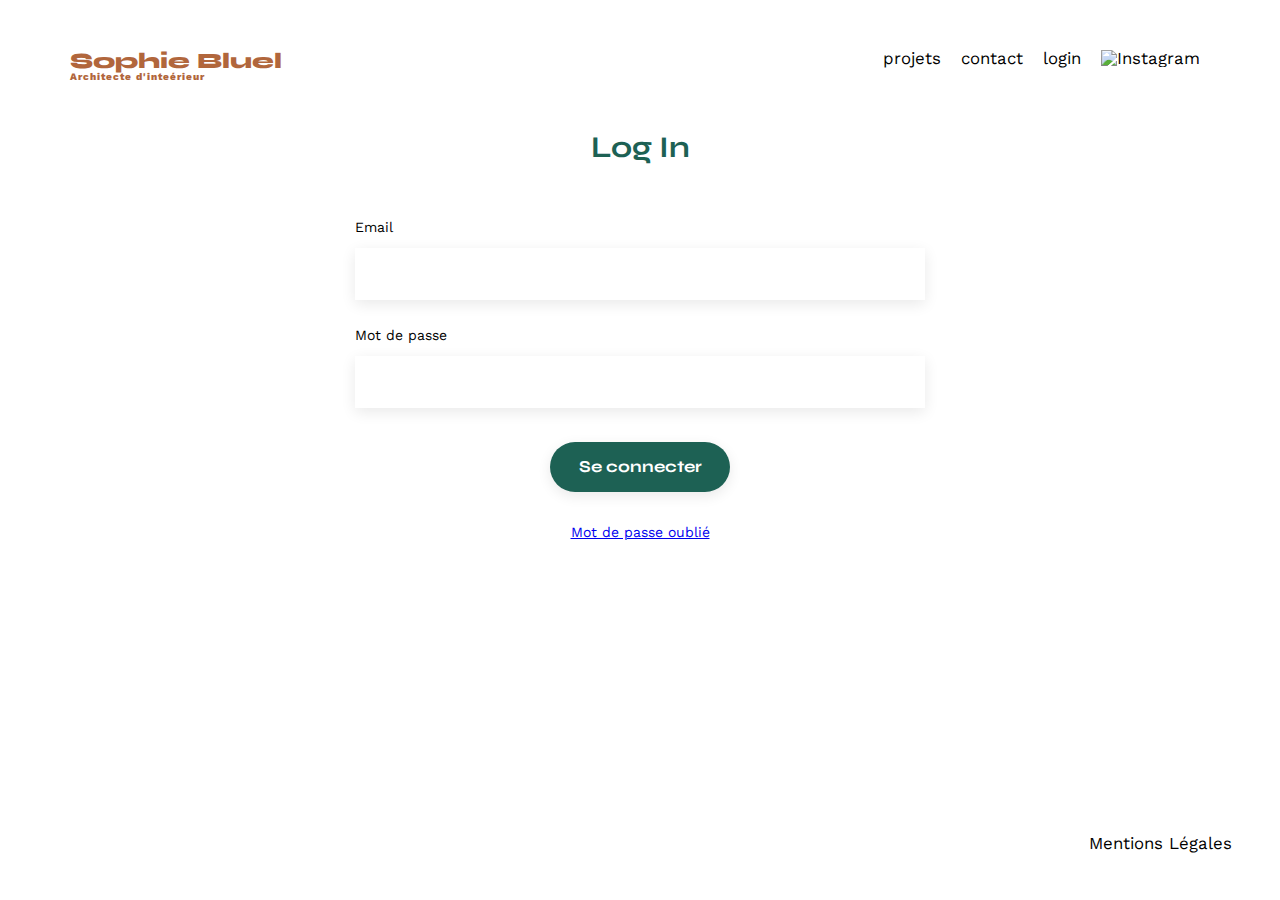
==== FrontEnd/login.html @ f0b71303 "ajout de mon premier commit FrontEnd" ====
<!DOCTYPE html>
<html lang="fr">
<head>
	<meta charset="UTF-8">
	<title>Sophie Bluel - Architecte d'intérieur</title>
	<meta name="viewport" content="width=device-width, initial-scale=1.0">
	<link rel="preconnect" href="https://fonts.googleapis.com">
	<link rel="preconnect" href="https://fonts.gstatic.com" crossorigin>
	<link href="https://fonts.googleapis.com/css2?family=Syne:wght@700;800&family=Work+Sans&display=swap" rel="stylesheet">
	<meta name="description" content="">
	<link rel="stylesheet" href="./assets/style.css">
</head>
<body>
<header>
	<h1>Sophie Bluel <span>Architecte d'inteérieur</span></h1>
	<nav>
		<ul>
			<li>projets</li>
			<li>contact</li>
			<li>login</li>
			<li><img src="./assets/icons/instagram.png" alt="Instagram"></li>
		</ul>
	</nav>
</header>
<main>
	<section id="login">
        <h2>Log In</h2>
		<form action="#" method="post">
			<label for="email">Email</label>
			<input type="email" name="email" id="email">
            <label>Mot de passe</label>
			<input type="password" name="password" id="password" required>
			<input type="submit" value="Se connecter">
            <a class="password-forgot" href="#">Mot de passe oublié</a>
		</form>
	</section>
</main>

<footer class="login-footer">
	<nav>
		<ul>
			<li>Mentions Légales</li>
		</ul>
	</nav>
</footer>
<script src="./assets/script.js"></script>
</body>
</html>
---- FrontEnd/assets/style.css ----
/* http://meyerweb.com/eric/tools/css/reset/
   v2.0 | 20110126
   License: none (public domain)
*/

html, body, div, span, applet, object, iframe,
h1, h2, h3, h4, h5, h6, p, blockquote, pre,
a, abbr, acronym, address, big, cite, code,
del, dfn, em, img, ins, kbd, q, s, samp,
small, strike, strong, sub, sup, tt, var,
b, u, i, center,
dl, dt, dd, ol, ul, li,
fieldset, form, label, legend,
table, caption, tbody, tfoot, thead, tr, th, td,
article, aside, canvas, details, embed,
figure, figcaption, footer, header, hgroup,
menu, nav, output, ruby, section, summary,
time, mark, audio, video {
	margin: 0;
	padding: 0;
	border: 0;
	font-size: 100%;
	font: inherit;
	vertical-align: baseline;
}
/* HTML5 display-role reset for older browsers */
article, aside, details, figcaption, figure,
footer, header, hgroup, menu, nav, section {
	display: block;
}
body {
	line-height: 1;
}
ol, ul {
	list-style: none;
}
blockquote, q {
	quotes: none;
}
blockquote:before, blockquote:after,
q:before, q:after {
	content: '';
	content: none;
}
table {
	border-collapse: collapse;
	border-spacing: 0;
}
/** end reset css**/
body {
	max-width: 1140px;
	margin:auto;
	font-family: 'Work Sans' ;
	font-size: 14px;
}
header {
	display: flex;
	justify-content: space-between;
	margin: 50px 0
}
section {
	margin: 50px 0
}

h1{
	display: flex;
	flex-direction: column;
	font-family: 'Syne';
	font-size: 22px;
	font-weight: 800;
	color: #B1663C
}

h1 > span {
	font-family: 'Work Sans';
	font-size:10px;
	letter-spacing: 0.1em;
;
}

h2{
	font-family: 'Syne';
	font-weight: 700;
	font-size: 30px;
	color: #1D6154
}
nav ul {
	display: flex;
	align-items: center;
	list-style-type: none;

}
nav li {
	padding: 0 10px;
	font-size: 1.2em;
}

li:hover {
	color: #B1663C;
}
#introduction {
	display: flex;
	align-items: center;
}
#introduction figure {
	flex: 1
}
#introduction img {
	display: block;
	margin: auto;
	width: 80%;
}

#introduction article {
	flex: 1
}
#introduction h2 {
	margin-bottom: 1em;
}

#introduction p {
	margin-bottom: 0.5em;
}
#portfolio h2 {
	text-align: center;
	margin-bottom: 1em;
}
.gallery {
	width: 100%;
	display: grid;
	grid-template-columns: 1fr 1fr 1fr;
	grid-column-gap: 20px;
	grid-row-gap: 20px;
}

.gallery img {
	width: 100%;

}
#contact {
	width: 50%;
	margin: auto;
}
#contact > * {
	text-align: center;

}
#contact h2{
	margin-bottom: 20px;
}
#contact form {
	text-align: left;
	margin-top:30px;
	display: flex;
	flex-direction: column;
}

#contact input {
	height: 50px;
	font-size: 1.2em;
	border: none;
	box-shadow: 0px 4px 14px rgba(0, 0, 0, 0.09);
}
#contact label {
	margin: 2em 0 1em 0;
}
#contact textarea {
	border: none;
	box-shadow: 0px 4px 14px rgba(0, 0, 0, 0.09);
}

input[type="submit"]{
	font-family: 'Syne';
	font-weight: 700;
	color: white;
	background-color: #1D6154;
	margin : 2em auto ;
	width: 180px;
	text-align: center;
	border-radius: 60px ;
}

/*ajout de la page login*/
#login {
	width: 50%;
	margin: auto;
}

#login > * {
	text-align: center;

}
#login h2{
	margin-bottom: 20px;
}
#login form {
	text-align: left;
	margin-top:30px;
	display: flex;
	flex-direction: column;
}

#login input {
	height: 50px;
	font-size: 1.2em;
	border: none;
	box-shadow: 0px 4px 14px rgba(0, 0, 0, 0.09);
}
#login label {
	margin: 2em 0 1em 0;
}

.password-forgot {
	text-align: center;
}


footer nav ul {
	display: flex;
	justify-content: flex-end;
	margin: 2em
}

.login-footer {
	position: absolute;
	bottom: 0;
	right: 0;
	padding-right: 10px;
	padding-bottom: 20px;
}
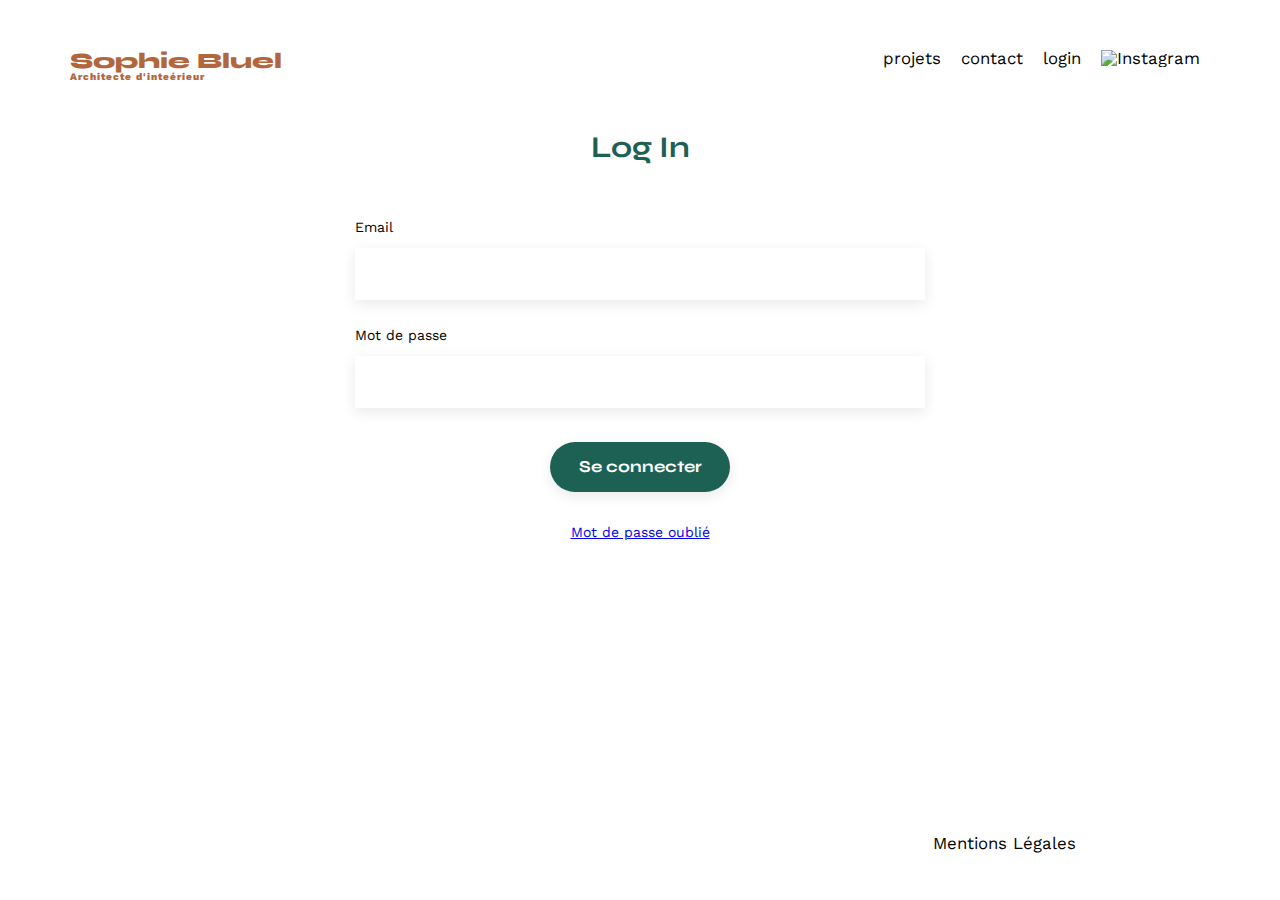
==== commit d69dd099: "modification login" ====
--- a/FrontEnd/login.html
+++ b/FrontEnd/login.html
@@ -30,7 +30,7 @@
 			<input type="email" name="email" id="email">
             <label>Mot de passe</label>
 			<input type="password" name="password" id="password" required>
-			<input type="submit" value="Se connecter">
+			<input type="submit" id="buttonClick" value="Se connecter">
             <a class="password-forgot" href="#">Mot de passe oublié</a>
 		</form>
 	</section>
--- a/FrontEnd/assets/style.css
+++ b/FrontEnd/assets/style.css
@@ -225,7 +225,7 @@
 	position: absolute;
 	bottom: 0;
 	right: 0;
-	padding-right: 10px;
+	padding-right: 13%;
 	padding-bottom: 20px;
 }
 
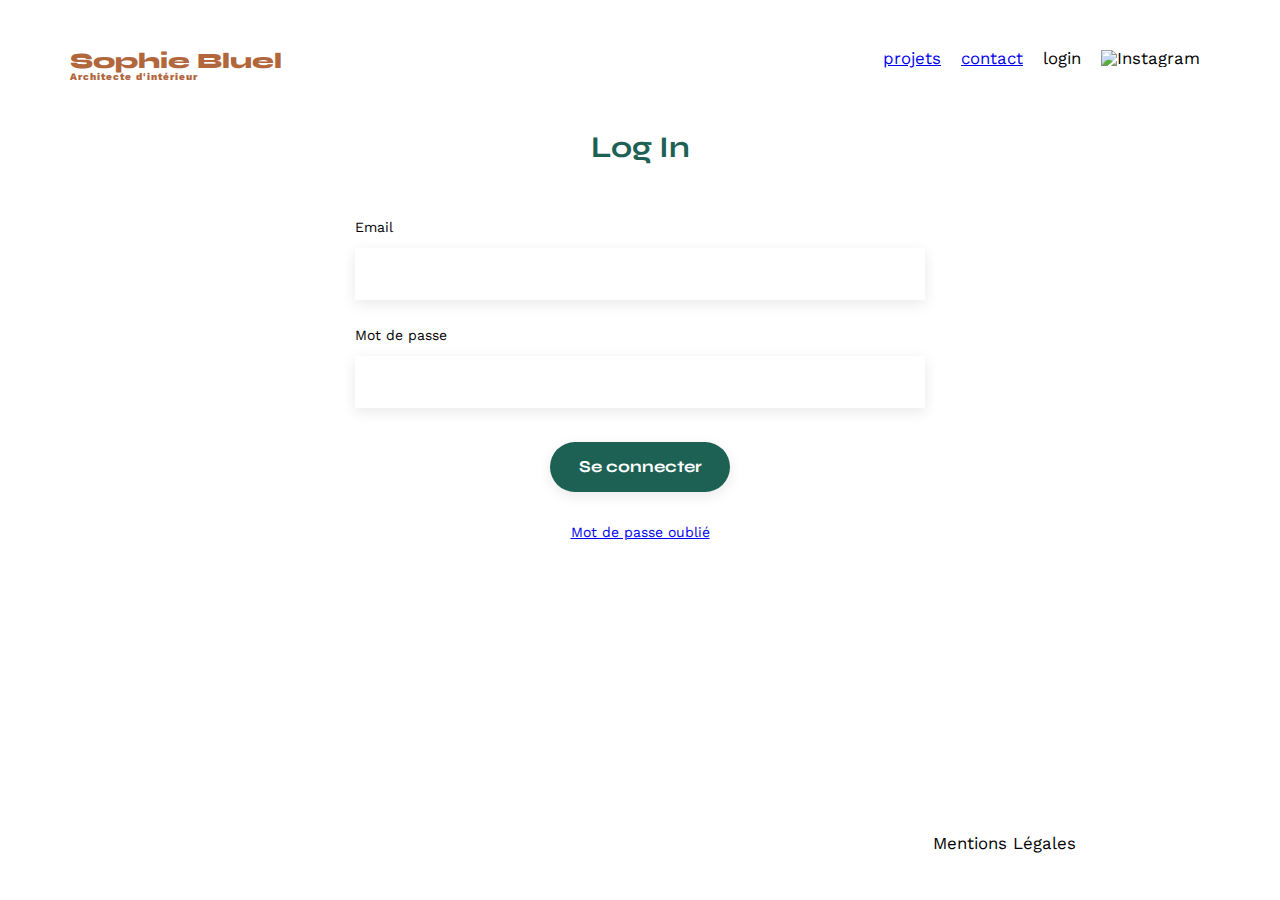
==== commit 4672a8b6: "ajout du login.html et modification dans index.html" ====
--- a/FrontEnd/login.html
+++ b/FrontEnd/login.html
@@ -12,12 +12,12 @@
 </head>
 <body>
 <header>
-	<h1>Sophie Bluel <span>Architecte d'inteérieur</span></h1>
+	<h1>Sophie Bluel <span>Architecte d'intérieur</span></h1>
 	<nav>
 		<ul>
-			<li>projets</li>
-			<li>contact</li>
-			<li>login</li>
+			<li><a href=index.html>projets</a></li>
+			<li><a href="index.html">contact</a></li>
+			<li><a href="#login"></a>login</li>
 			<li><img src="./assets/icons/instagram.png" alt="Instagram"></li>
 		</ul>
 	</nav>
@@ -43,6 +43,6 @@
 		</ul>
 	</nav>
 </footer>
-<script src="./assets/script.js"></script>
+<script src="./assets/login.js"></script>
 </body>
 </html>
--- a/FrontEnd/assets/style.css
+++ b/FrontEnd/assets/style.css
@@ -88,11 +88,12 @@
 	display: flex;
 	align-items: center;
 	list-style-type: none;
-
+	text-decoration: none;
 }
 nav li {
 	padding: 0 10px;
 	font-size: 1.2em;
+	text-decoration: none;
 }
 
 li:hover {
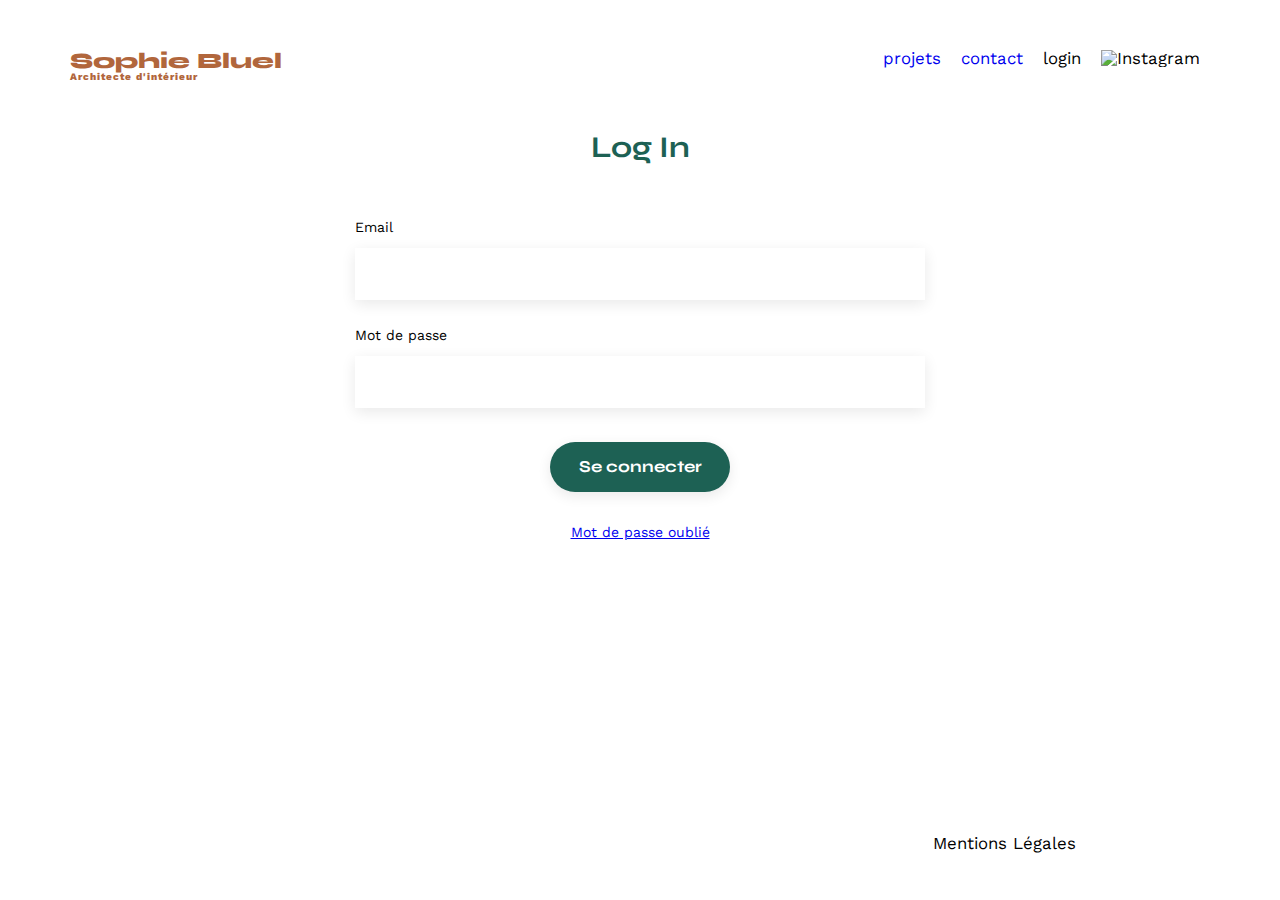
==== commit 5f3d0ca1: "ajout des fonctions pour le message erreur dans login" ====
--- a/FrontEnd/login.html
+++ b/FrontEnd/login.html
@@ -11,13 +11,13 @@
 	<link rel="stylesheet" href="./assets/style.css">
 </head>
 <body>
-<header>
+<header class="login-header">
 	<h1>Sophie Bluel <span>Architecte d'intérieur</span></h1>
 	<nav>
 		<ul>
-			<li><a href=index.html>projets</a></li>
+			<li><a href="index.html">projets</a></li>
 			<li><a href="index.html">contact</a></li>
-			<li><a href="#login"></a>login</li>
+			<li><a href="login.html"></a>login</li>
 			<li><img src="./assets/icons/instagram.png" alt="Instagram"></li>
 		</ul>
 	</nav>
@@ -30,7 +30,8 @@
 			<input type="email" name="email" id="email">
             <label>Mot de passe</label>
 			<input type="password" name="password" id="password" required>
-			<input type="submit" id="buttonClick" value="Se connecter">
+			<p class="message-password">Erreur dans l’identifiant ou le mot de passe</p>
+			<input type="submit" id="loginClick" value="Se connecter">
             <a class="password-forgot" href="#">Mot de passe oublié</a>
 		</form>
 	</section>
--- a/FrontEnd/assets/style.css
+++ b/FrontEnd/assets/style.css
@@ -55,9 +55,22 @@
 }
 header {
 	display: flex;
+	flex-direction: column;
+	justify-content: space-between;
+	/*margin: 50px 0*/
+}
+.login-header {
+	display: flex;
+	flex-direction: unset;
 	justify-content: space-between;
 	margin: 50px 0
 }
+.article-edit {
+	display: flex;
+	justify-content: space-between;
+	margin: 50px 0
+}
+
 section {
 	margin: 50px 0
 }
@@ -75,7 +88,6 @@
 	font-family: 'Work Sans';
 	font-size:10px;
 	letter-spacing: 0.1em;
-;
 }
 
 h2{
@@ -84,21 +96,76 @@
 	font-size: 30px;
 	color: #1D6154
 }
+
+#menu-edit {
+	font-weight: 500;
+	font-size: 16px;
+	background-color: black;
+	text-align: center;
+	padding: 20px 0;
+	display: none;
+}
+
+#menu-edit span {
+	font-family: 'works', sans-serif;
+	color: white;
+	padding-right: 10px;
+	display: none;
+}
+
+#menu-edit span i {
+	width: 16px;
+	height: 16px;
+	padding-right: 10px;
+	display: none;
+}
+
+.btn-edit {
+	display: inline-block;
+	font-family: 'works',sans-serif;
+    font-weight: 500;
+    font-size: 14px;
+    padding: 10px;
+	background-color: white;
+	color: black;
+	border: 1px solid black;
+	border-radius: 60px;
+	width: auto;
+	cursor: pointer;
+	box-shadow: 0px 4px 14px rgba(0, 0, 0, 0.09);
+	text-align: center;
+	height: auto;
+	display: none;
+}
+
 nav ul {
 	display: flex;
 	align-items: center;
 	list-style-type: none;
-	text-decoration: none;
-}
+}
+
+nav li:hover {
+	font-weight: bold;
+}
+
 nav li {
 	padding: 0 10px;
 	font-size: 1.2em;
+	cursor: pointer;
+}
+
+nav a { 
 	text-decoration: none;
+}
+
+.logout {
+	display: none;
 }
 
 li:hover {
 	color: #B1663C;
 }
+
 #introduction {
 	display: flex;
 	align-items: center;
@@ -106,26 +173,45 @@
 #introduction figure {
 	flex: 1
 }
+
 #introduction img {
 	display: block;
 	margin: auto;
 	width: 80%;
 }
 
+#introduction span {
+	position: relative;
+	top: 20px;
+	left: 52px;
+	display: none;;
+	cursor: pointer;
+}
+
 #introduction article {
-	flex: 1
-}
+	flex: 1	
+}
+
 #introduction h2 {
 	margin-bottom: 1em;
 }
 
 #introduction p {
 	margin-bottom: 0.5em;
-}
+	font-size: 16px;
+	width: 77%;
+}
+
 #portfolio h2 {
 	text-align: center;
 	margin-bottom: 1em;
 }
+
+#portfolio p {
+	display: inline-block;
+	cursor: pointer;
+}
+
 .gallery {
 	width: 100%;
 	display: grid;
@@ -138,6 +224,39 @@
 	width: 100%;
 
 }
+
+.btn-filters {
+	display: inline-block;
+	width: 100%;
+	text-align: center;
+	height: auto;
+}
+
+.btn-filter {
+	font-family: 'Syne';
+    font-weight: 700;
+    font-size: 16px;
+    padding: 10px;
+    margin: 2em auto;
+    text-align: center;
+    border-radius: 60px;
+	width: auto;
+	cursor: pointer;
+}
+
+.white-bgrd-btn { 
+	color: #1D6154;
+	background-color: white;
+	border: 1px solid #1D6154;
+	box-shadow: 0px 4px 14px rgba(0, 0, 0, 0.09);
+}
+
+.green-bgrd-btn {
+	background-color: #1D6154;
+	color: white;
+	border: none;
+}
+
 #contact {
 	width: 50%;
 	margin: auto;
@@ -149,6 +268,7 @@
 #contact h2{
 	margin-bottom: 20px;
 }
+
 #contact form {
 	text-align: left;
 	margin-top:30px;
@@ -162,9 +282,11 @@
 	border: none;
 	box-shadow: 0px 4px 14px rgba(0, 0, 0, 0.09);
 }
+
 #contact label {
 	margin: 2em 0 1em 0;
 }
+
 #contact textarea {
 	border: none;
 	box-shadow: 0px 4px 14px rgba(0, 0, 0, 0.09);
@@ -179,6 +301,7 @@
 	width: 180px;
 	text-align: center;
 	border-radius: 60px ;
+	cursor: pointer;
 }
 
 /*ajout de la page login*/
@@ -215,6 +338,11 @@
 	text-align: center;
 }
 
+.message-password {
+	color: red;
+	display: none;
+	padding-top: 10px;
+}
 
 footer nav ul {
 	display: flex;
@@ -230,3 +358,4 @@
 	padding-bottom: 20px;
 }
 
+
